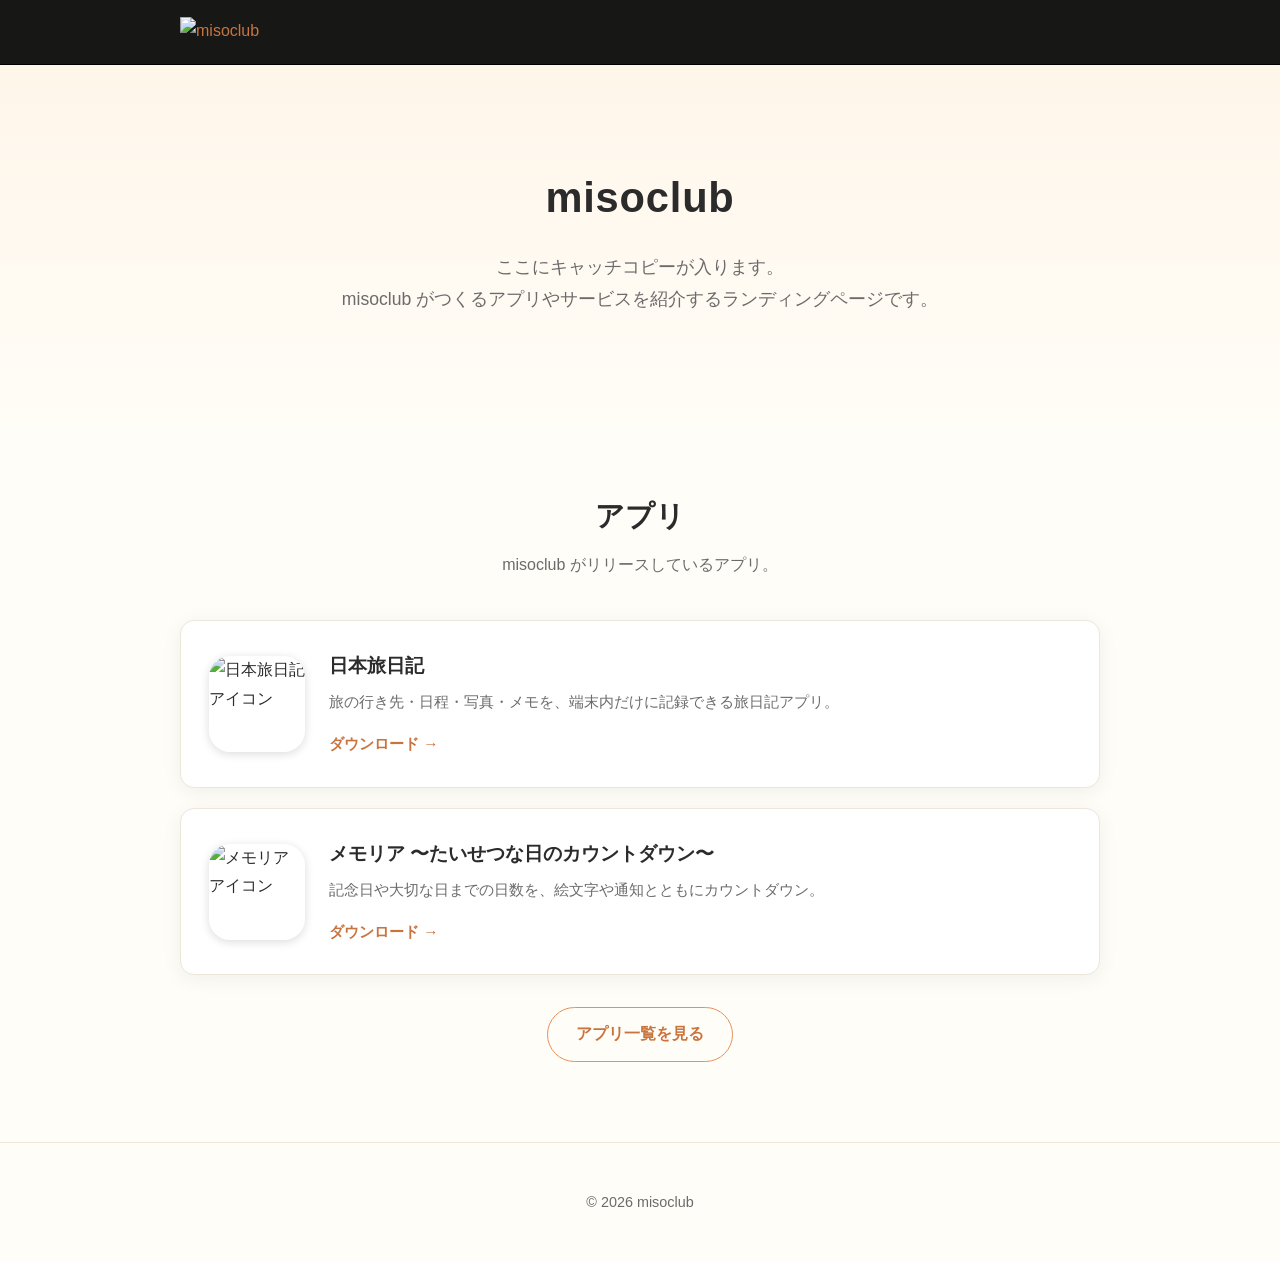
==== index.html @ 93cb0529 "修正" ====
<!DOCTYPE html>
<html lang="ja">
  <head>
    <meta charset="UTF-8" />
    <meta name="viewport" content="width=device-width, initial-scale=1.0, viewport-fit=cover" />
    <!-- favicon / アイコン -->
    <link rel="icon" href="./assets/favicon.ico" sizes="any" />
    <link rel="icon" type="image/png" href="./assets/favicon-32.png" sizes="32x32" />
    <link rel="apple-touch-icon" href="./assets/apple-touch-icon.png" />
    <link rel="manifest" href="./site.webmanifest" />
    <meta name="theme-color" content="#171716" />
    <!-- OGP -->
    <meta property="og:type" content="website" />
    <meta property="og:site_name" content="misoclub" />
    <meta property="og:image" content="./assets/og-image.png" />
    <meta name="twitter:card" content="summary_large_image" />
    <title>misoclub</title>
    <meta name="description" content="misoclub は〇〇なアプリをつくるチームです。" />
    <link rel="stylesheet" href="./css/style.css" />
  </head>
  <body>
    <!-- ヘッダー -->
    <header class="site-header">
      <div class="container">
        <a href="./index.html" class="brand"
          ><img src="./assets/logo.png" alt="misoclub" class="brand-logo"
        /></a>
      </div>
    </header>

    <!-- ヒーロー -->
    <section class="hero">
      <div class="container">
        <h1>misoclub</h1>
        <p>
          ここにキャッチコピーが入ります。<br />
          misoclub がつくるアプリやサービスを紹介するランディングページです。
        </p>
      </div>
    </section>

    <!-- アプリ（各カードから個別のDLページへ） -->
    <section id="apps">
      <div class="container">
        <h2 class="section-title">アプリ</h2>
        <p class="section-lead">misoclub がリリースしているアプリ。</p>

        <div class="app-list">
          <a class="app-card app-card-link" href="./apps/nihon-tabinikki/index.html">
            <img
              class="app-icon"
              src="./apps/nihon-tabinikki/icon.png"
              alt="日本旅日記 アイコン"
              width="96"
              height="96"
            />
            <div class="app-info">
              <h3>日本旅日記</h3>
              <p>旅の行き先・日程・写真・メモを、端末内だけに記録できる旅日記アプリ。</p>
              <span class="app-cta">ダウンロード →</span>
            </div>
          </a>

          <a class="app-card app-card-link" href="./apps/memoria/index.html">
            <img
              class="app-icon"
              src="./apps/memoria/icon.png"
              alt="メモリア アイコン"
              width="96"
              height="96"
            />
            <div class="app-info">
              <h3>メモリア 〜たいせつな日のカウントダウン〜</h3>
              <p>記念日や大切な日までの日数を、絵文字や通知とともにカウントダウン。</p>
              <span class="app-cta">ダウンロード →</span>
            </div>
          </a>
        </div>

        <p style="text-align: center; margin-top: 32px">
          <a href="./apps/index.html" class="btn btn-outline">アプリ一覧を見る</a>
        </p>
      </div>
    </section>

    <!-- フッター -->
    <footer class="site-footer">
      <div class="container">
        <p>&copy; <span id="year"></span> misoclub</p>
      </div>
    </footer>

    <script>
      // フッターの年号を自動更新
      document.getElementById("year").textContent = new Date().getFullYear();
    </script>
  </body>
</html>
---- css/style.css ----
/* ===========================================================
   misoclub - 共通スタイル
   素のCSSのみ。フレームワーク不要。
   カラーやフォントは :root の変数を変えるだけで全体に反映されます。
   =========================================================== */

:root {
  --color-bg: #fffdf7;
  --color-fg: #2b2b2b;
  --color-muted: #6b6b6b;
  --color-accent: #e8915b;      /* みそ色っぽいアクセント。好みで変更可 */
  --color-accent-dark: #c9743f;
  --color-border: #ece7da;
  --color-card: #ffffff;
  --color-dark: #171716;        /* ロゴの背景色に合わせたダーク */

  --max-width: 960px;
  --radius: 14px;
  --shadow: 0 4px 20px rgba(0, 0, 0, 0.06);

  --font-base: -apple-system, BlinkMacSystemFont, "Hiragino Sans",
    "Hiragino Kaku Gothic ProN", "Noto Sans JP", "Yu Gothic", Meiryo,
    sans-serif;
}

* {
  box-sizing: border-box;
}

html {
  scroll-behavior: smooth;
  /* 横スクロール（はみ出し）を防ぐ。スマホで重要 */
  overflow-x: hidden;
  /* 端末の自動文字サイズ拡大を無効化（iOS の横向き等で崩れない） */
  -webkit-text-size-adjust: 100%;
  text-size-adjust: 100%;
}

body {
  margin: 0;
  font-family: var(--font-base);
  color: var(--color-fg);
  background: var(--color-bg);
  line-height: 1.8;
  overflow-x: hidden;
  -webkit-font-smoothing: antialiased;
  /* タップ時の青いハイライトを抑える */
  -webkit-tap-highlight-color: transparent;
}

/* タップ領域を最低 44px 確保（Apple HIG 推奨） */
a,
button {
  touch-action: manipulation;
}

a {
  color: var(--color-accent-dark);
  text-decoration: none;
}
a:hover {
  text-decoration: underline;
}

img {
  max-width: 100%;
  height: auto;
}

/* ---------- レイアウト ---------- */
.container {
  width: 100%;
  max-width: var(--max-width);
  margin: 0 auto;
  /* セーフエリア（ノッチ・丸角）を避けつつ左右余白を確保 */
  padding-left: max(20px, env(safe-area-inset-left));
  padding-right: max(20px, env(safe-area-inset-right));
}

section {
  padding: 64px 0;
}

/* ---------- ヘッダー ---------- */
.site-header {
  position: sticky;
  top: 0;
  z-index: 10;
  background: var(--color-dark);
  border-bottom: 1px solid #000;
}
.site-header .container {
  display: flex;
  align-items: center;
  justify-content: space-between;
  height: 64px;
}
.brand {
  display: inline-flex;
  align-items: center;
}
.brand:hover {
  text-decoration: none;
}
.brand-logo {
  height: 30px;
  display: block;
}
.nav a {
  margin-left: 24px;
  color: #f3f0e9;
  font-size: 0.95rem;
}
.nav a:hover {
  color: var(--color-accent);
  text-decoration: none;
}

/* ---------- ヒーロー ---------- */
.hero {
  text-align: center;
  padding: 96px 0 80px;
  background: linear-gradient(180deg, #fff6ea 0%, var(--color-bg) 100%);
}
.hero h1 {
  font-size: 2.6rem;
  margin: 0 0 16px;
  letter-spacing: 0.02em;
}
.hero p {
  font-size: 1.1rem;
  color: var(--color-muted);
  max-width: 620px;
  margin: 0 auto 32px;
}

/* ---------- ボタン ---------- */
.btn {
  display: inline-block;
  padding: 12px 28px;
  border-radius: 999px;
  background: var(--color-accent);
  color: #fff;
  font-weight: 600;
  transition: background 0.2s ease;
}
.btn:hover {
  background: var(--color-accent-dark);
  text-decoration: none;
}
.btn-outline {
  background: transparent;
  color: var(--color-accent-dark);
  border: 1.5px solid var(--color-accent);
}
.btn-outline:hover {
  background: var(--color-accent);
  color: #fff;
}

/* ---------- 見出し ---------- */
.section-title {
  text-align: center;
  font-size: 1.8rem;
  margin: 0 0 8px;
}
.section-lead {
  text-align: center;
  color: var(--color-muted);
  margin: 0 0 40px;
}

/* ---------- アプリカード（共通の見た目） ---------- */
.app-card {
  background: var(--color-card);
  border: 1px solid var(--color-border);
  border-radius: var(--radius);
  padding: 28px;
  box-shadow: var(--shadow);
}
.app-card h3 {
  margin: 0 0 8px;
  font-size: 1.2rem;
}
.app-card p {
  color: var(--color-muted);
  font-size: 0.95rem;
  margin: 0 0 16px;
}

/* トップページの紹介グリッド（シンプル版・ホバーで浮く） */
.app-grid {
  display: grid;
  grid-template-columns: repeat(auto-fit, minmax(240px, 1fr));
  gap: 24px;
}
.app-grid .app-card {
  transition: transform 0.2s ease;
}
.app-grid .app-card:hover {
  transform: translateY(-4px);
}

/* アプリ一覧ページのリッチカード（アイコン＋情報＋ストアバッジ） */
.app-list {
  display: flex;
  flex-direction: column;
  gap: 20px;
  max-width: var(--max-width); /* サイト共通の最大幅に統一 */
  margin: 0 auto;
}
.app-list .app-card {
  display: flex;
  align-items: center;
  gap: 24px;
}
.app-icon {
  width: 96px;
  height: 96px;
  flex-shrink: 0;
  border-radius: 22%; /* iOS 風の角丸 */
  box-shadow: 0 2px 10px rgba(0, 0, 0, 0.14);
}
.app-info {
  flex: 1;
  min-width: 0;
}
.app-info h3 {
  margin: 0 0 6px;
}
.app-info p {
  margin: 0 0 14px;
  font-size: 0.92rem;
}
/* カード内のストアバッジは左寄せ・やや小さめ */
.app-card .store-badges {
  justify-content: flex-start;
  gap: 12px;
}
.app-card .store-badges img {
  height: 42px;
}

/* カード全体をリンクにしたタイプ（トップページ用・DLページへ遷移） */
.app-card-link {
  text-decoration: none;
  color: inherit;
  transition: transform 0.2s ease, box-shadow 0.2s ease;
}
.app-card-link:hover {
  transform: translateY(-4px);
  box-shadow: 0 12px 28px rgba(0, 0, 0, 0.1);
  text-decoration: none;
}
.app-cta {
  display: inline-block;
  color: var(--color-accent-dark);
  font-weight: 600;
  font-size: 0.95rem;
}

/* ---------- 本文ページ（プライバシー等） ---------- */
.page {
  max-width: var(--max-width); /* サイト共通の最大幅に統一 */
  margin: 0 auto;
  padding: 56px 20px 80px;
}
.page h1 {
  font-size: 2rem;
  margin: 0 0 8px;
}
.page .updated {
  color: var(--color-muted);
  font-size: 0.9rem;
  margin: 0 0 40px;
}
.page h2 {
  font-size: 1.3rem;
  margin: 40px 0 12px;
  padding-bottom: 8px;
  border-bottom: 2px solid var(--color-border);
}
.page p,
.page li {
  color: #3a3a3a;
}
.page ul {
  padding-left: 1.4em;
}

/* ---------- フッター ---------- */
.site-footer {
  border-top: 1px solid var(--color-border);
  padding: 32px 0;
  text-align: center;
  color: var(--color-muted);
  font-size: 0.9rem;
}
.site-footer a {
  margin: 0 10px;
  color: var(--color-muted);
}

/* ---------- ストアバッジ（App Store / Google Play 公式バッジ） ---------- */
.store-badges {
  display: flex;
  gap: 16px;
  justify-content: center;
  align-items: center;
  flex-wrap: nowrap; /* 常に横並び（折り返さない） */
}
.store-badges a {
  display: block;
  line-height: 0;
  flex-shrink: 0;
}
/* 高さをそろえる。アスペクト比が違うため幅は自動 */
.store-badges img {
  height: 52px;
  width: auto;
  display: block;
}

/* ---------- ダウンロードページ（アプリからのシェア用） ---------- */
.dl-page {
  min-height: 100vh;
  min-height: 100svh; /* モバイルのアドレスバー増減で崩れないように */
  display: flex;
  flex-direction: column;
  align-items: center;
  justify-content: center;
  text-align: center;
  padding: calc(48px + env(safe-area-inset-top)) max(20px, env(safe-area-inset-right))
    calc(48px + env(safe-area-inset-bottom)) max(20px, env(safe-area-inset-left));
  background: linear-gradient(180deg, #fff6ea 0%, var(--color-bg) 100%);
}
/* アプリのスプラッシュ画像（縦長）。端末画面のように角丸＋影で表示 */
.dl-splash {
  width: auto;
  max-width: 260px;
  max-height: 46vh;
  border-radius: 22px;
  box-shadow: 0 10px 30px rgba(0, 0, 0, 0.16);
  margin-bottom: 32px;
}
.dl-page h1 {
  font-size: 1.9rem;
  margin: 0 0 8px;
}
.dl-page .dl-desc {
  color: var(--color-muted);
  margin: 0 0 36px;
}
.dl-page .store-badges {
  margin-bottom: 40px;
}
.dl-others {
  font-size: 0.95rem;
}

/* ===========================================================
   レスポンシブ（スマホ最適化）
   このサイトはスマホ閲覧を主用途として最適化しています。
   =========================================================== */
@media (max-width: 600px) {
  /* セクション余白を詰める */
  section {
    padding: 44px 0;
  }

  /* ヘッダー：ロゴとナビを詰めて 1 行に収める */
  .brand-logo {
    height: 26px;
  }
  .nav a {
    margin-left: 14px;
    font-size: 0.82rem;
  }

  /* ヒーロー */
  .hero {
    padding: 64px 0 56px;
  }
  .hero h1 {
    font-size: 1.9rem;
  }
  .hero p {
    font-size: 1rem;
  }

  /* 見出し */
  .section-title {
    font-size: 1.5rem;
  }

  /* トップの紹介グリッド：1 カラムで縦積み */
  .app-grid {
    grid-template-columns: 1fr;
    gap: 16px;
  }
  .app-card {
    padding: 22px;
  }

  /* リッチカード：アイコンはやや小さめ（横並びは維持） */
  .app-icon {
    width: 84px;
    height: 84px;
  }

  /* ボタンはタップしやすいよう大きめ＆幅広に */
  .btn {
    padding: 14px 28px;
  }

  /* 本文ページ（プライバシー等）の余白調整 */
  .page {
    padding: 40px 20px 64px;
  }
  .page h1 {
    font-size: 1.6rem;
  }
  .page h2 {
    font-size: 1.15rem;
  }

  /* ストアバッジ：スマホでも横並び。両ストアとも同じ高さ。
     はみ出さないよう高さを控えめに（端末幅で折り返しも許可） */
  .store-badges {
    gap: 12px;
  }
  .store-badges img {
    height: 42px;
  }
  .app-card .store-badges img {
    height: 38px;
  }

  /* ダウンロードページ */
  .dl-page h1 {
    font-size: 1.6rem;
  }
  .dl-splash {
    max-width: 220px;
    max-height: 42vh;
    margin-bottom: 28px;
  }
}

/* 狭い画面：リッチカードはアイコンを上にした縦並びに切り替え
   （それより広い画面ではアイコンと情報は横並びを維持） */
@media (max-width: 480px) {
  .app-list .app-card {
    flex-direction: column;
    align-items: center;
    text-align: center;
    gap: 14px;
  }
  /* flex 縦並びで子が内容幅にならないよう全幅にする */
  .app-info {
    width: 100%;
  }
  .app-card .store-badges {
    justify-content: center;
  }
}

/* さらに小さい端末（iPhone SE 等） */
@media (max-width: 360px) {
  .hero h1 {
    font-size: 1.7rem;
  }
  .nav a {
    margin-left: 9px;
    font-size: 0.74rem;
  }
  .brand-logo {
    height: 22px;
  }
  .store-badges img {
    height: 38px;
  }
  .app-card .store-badges img {
    height: 34px;
  }
}
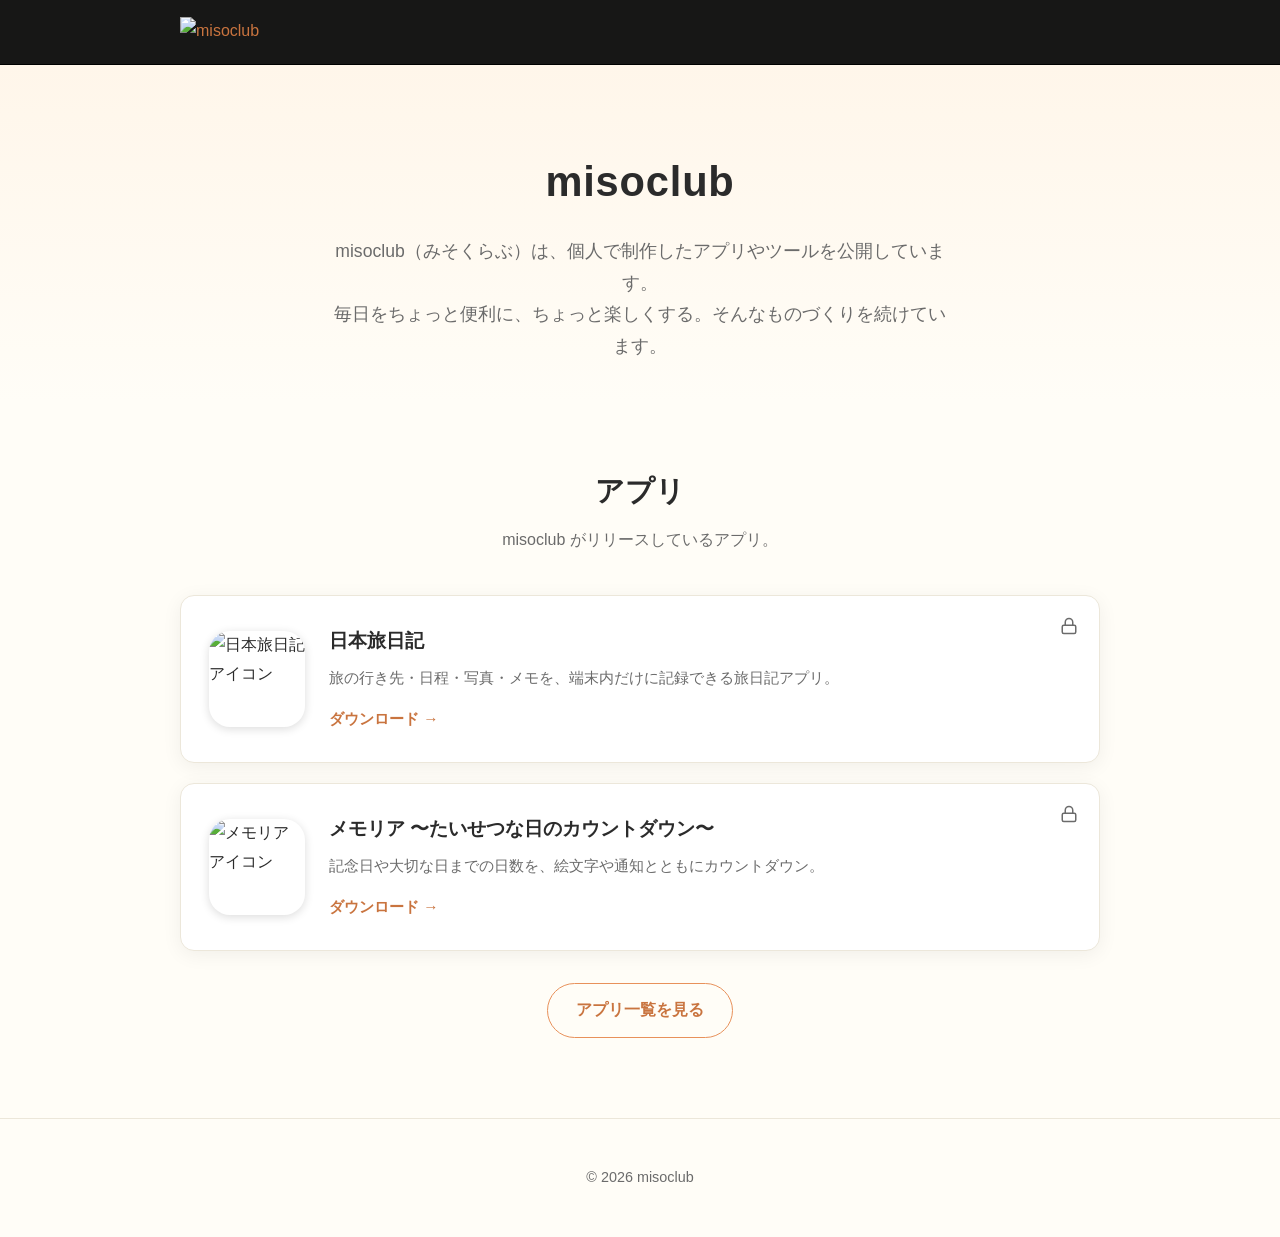
==== commit e063a4a1: "修正" ====
--- a/index.html
+++ b/index.html
@@ -15,7 +15,7 @@
     <meta property="og:image" content="./assets/og-image.png" />
     <meta name="twitter:card" content="summary_large_image" />
     <title>misoclub</title>
-    <meta name="description" content="misoclub は〇〇なアプリをつくるチームです。" />
+    <meta name="description" content="misoclub（みそくらぶ）は、個人で制作したアプリやツールを公開しています。" />
     <link rel="stylesheet" href="./css/style.css" />
   </head>
   <body>
@@ -33,8 +33,8 @@
       <div class="container">
         <h1>misoclub</h1>
         <p>
-          ここにキャッチコピーが入ります。<br />
-          misoclub がつくるアプリやサービスを紹介するランディングページです。
+          misoclub（みそくらぶ）は、個人で制作したアプリやツールを公開しています。<br />
+          毎日をちょっと便利に、ちょっと楽しくする。そんなものづくりを続けています。
         </p>
       </div>
     </section>
@@ -46,35 +46,69 @@
         <p class="section-lead">misoclub がリリースしているアプリ。</p>
 
         <div class="app-list">
-          <a class="app-card app-card-link" href="./apps/nihon-tabinikki/index.html">
-            <img
-              class="app-icon"
-              src="./apps/nihon-tabinikki/icon.png"
-              alt="日本旅日記 アイコン"
-              width="96"
-              height="96"
-            />
-            <div class="app-info">
-              <h3>日本旅日記</h3>
-              <p>旅の行き先・日程・写真・メモを、端末内だけに記録できる旅日記アプリ。</p>
-              <span class="app-cta">ダウンロード →</span>
-            </div>
-          </a>
+          <!--
+            ・カード本体（app-card-link）→ 各アプリの個別DLページ
+            ・右上のアイコン（app-privacy）→ プライバシーポリシー（リンク取得用）
+          -->
+          <div class="app-card app-card--link">
+            <a class="app-card-link" href="./apps/nihon-tabinikki/index.html">
+              <img
+                class="app-icon"
+                src="./apps/nihon-tabinikki/icon.png"
+                alt="日本旅日記 アイコン"
+                width="96"
+                height="96"
+              />
+              <div class="app-info">
+                <h3>日本旅日記</h3>
+                <p>旅の行き先・日程・写真・メモを、端末内だけに記録できる旅日記アプリ。</p>
+                <span class="app-cta">ダウンロード →</span>
+              </div>
+            </a>
+            <a
+              class="app-privacy"
+              href="./apps/nihon-tabinikki/privacy.html"
+              target="_blank"
+              rel="noopener"
+              title="プライバシーポリシー"
+              aria-label="日本旅日記 のプライバシーポリシー"
+            >
+              <svg viewBox="0 0 24 24" width="18" height="18" fill="none" stroke="currentColor" stroke-width="2" stroke-linecap="round" stroke-linejoin="round" aria-hidden="true">
+                <rect x="3" y="11" width="18" height="11" rx="2" />
+                <path d="M7 11V7a5 5 0 0 1 10 0v4" />
+              </svg>
+            </a>
+          </div>
 
-          <a class="app-card app-card-link" href="./apps/memoria/index.html">
-            <img
-              class="app-icon"
-              src="./apps/memoria/icon.png"
-              alt="メモリア アイコン"
-              width="96"
-              height="96"
-            />
-            <div class="app-info">
-              <h3>メモリア 〜たいせつな日のカウントダウン〜</h3>
-              <p>記念日や大切な日までの日数を、絵文字や通知とともにカウントダウン。</p>
-              <span class="app-cta">ダウンロード →</span>
-            </div>
-          </a>
+          <div class="app-card app-card--link">
+            <a class="app-card-link" href="./apps/memoria/index.html">
+              <img
+                class="app-icon"
+                src="./apps/memoria/icon.png"
+                alt="メモリア アイコン"
+                width="96"
+                height="96"
+              />
+              <div class="app-info">
+                <h3>メモリア 〜たいせつな日のカウントダウン〜</h3>
+                <p>記念日や大切な日までの日数を、絵文字や通知とともにカウントダウン。</p>
+                <span class="app-cta">ダウンロード →</span>
+              </div>
+            </a>
+            <a
+              class="app-privacy"
+              href="./apps/memoria/privacy.html"
+              target="_blank"
+              rel="noopener"
+              title="プライバシーポリシー"
+              aria-label="メモリア のプライバシーポリシー"
+            >
+              <svg viewBox="0 0 24 24" width="18" height="18" fill="none" stroke="currentColor" stroke-width="2" stroke-linecap="round" stroke-linejoin="round" aria-hidden="true">
+                <rect x="3" y="11" width="18" height="11" rx="2" />
+                <path d="M7 11V7a5 5 0 0 1 10 0v4" />
+              </svg>
+            </a>
+          </div>
         </div>
 
         <p style="text-align: center; margin-top: 32px">
--- a/css/style.css
+++ b/css/style.css
@@ -119,7 +119,7 @@
 /* ---------- ヒーロー ---------- */
 .hero {
   text-align: center;
-  padding: 96px 0 80px;
+  padding: 80px 0 40px;
   background: linear-gradient(180deg, #fff6ea 0%, var(--color-bg) 100%);
 }
 .hero h1 {
@@ -131,7 +131,7 @@
   font-size: 1.1rem;
   color: var(--color-muted);
   max-width: 620px;
-  margin: 0 auto 32px;
+  margin: 0 auto; /* 末尾要素なので下マージンは持たせない */
 }
 
 /* ---------- ボタン ---------- */
@@ -241,15 +241,28 @@
   height: 42px;
 }
 
-/* カード全体をリンクにしたタイプ（トップページ用・DLページへ遷移） */
+/* リンク付きカード（トップページ用）
+   ・カード本体（.app-card-link）= 個別DLページへの主リンク
+   ・右上の .app-privacy = プライバシーポリシーへのアイコンリンク */
+.app-card--link {
+  position: relative;
+  transition: transform 0.2s ease, box-shadow 0.2s ease;
+}
+.app-card--link:hover {
+  transform: translateY(-4px);
+  box-shadow: 0 12px 28px rgba(0, 0, 0, 0.1);
+}
 .app-card-link {
+  display: flex;
+  align-items: center;
+  gap: 24px;
+  flex: 1;
+  min-width: 0;
+  padding-right: 22px; /* 右上のプライバシーアイコンと文字が重ならないように */
   text-decoration: none;
   color: inherit;
-  transition: transform 0.2s ease, box-shadow 0.2s ease;
 }
 .app-card-link:hover {
-  transform: translateY(-4px);
-  box-shadow: 0 12px 28px rgba(0, 0, 0, 0.1);
   text-decoration: none;
 }
 .app-cta {
@@ -257,6 +270,23 @@
   color: var(--color-accent-dark);
   font-weight: 600;
   font-size: 0.95rem;
+}
+/* プライバシーポリシーのアイコンリンク（リンク取得用・文字なし） */
+.app-privacy {
+  position: absolute;
+  top: 14px;
+  right: 14px;
+  display: inline-flex;
+  align-items: center;
+  justify-content: center;
+  width: 32px;
+  height: 32px;
+  border-radius: 50%;
+  color: var(--color-muted);
+}
+.app-privacy:hover {
+  color: var(--color-accent-dark);
+  background: var(--color-border);
 }
 
 /* ---------- 本文ページ（プライバシー等） ---------- */
@@ -379,7 +409,7 @@
 
   /* ヒーロー */
   .hero {
-    padding: 64px 0 56px;
+    padding: 44px 0 24px;
   }
   .hero h1 {
     font-size: 1.9rem;
@@ -450,12 +480,17 @@
 /* 狭い画面：リッチカードはアイコンを上にした縦並びに切り替え
    （それより広い画面ではアイコンと情報は横並びを維持） */
 @media (max-width: 480px) {
-  .app-list .app-card {
+  .app-list .app-card,
+  .app-card-link {
     flex-direction: column;
     align-items: center;
     text-align: center;
     gap: 14px;
   }
+  /* リンクカードは中央寄せ時にアイコン分の右パディングを解除 */
+  .app-card-link {
+    padding-right: 0;
+  }
   /* flex 縦並びで子が内容幅にならないよう全幅にする */
   .app-info {
     width: 100%;
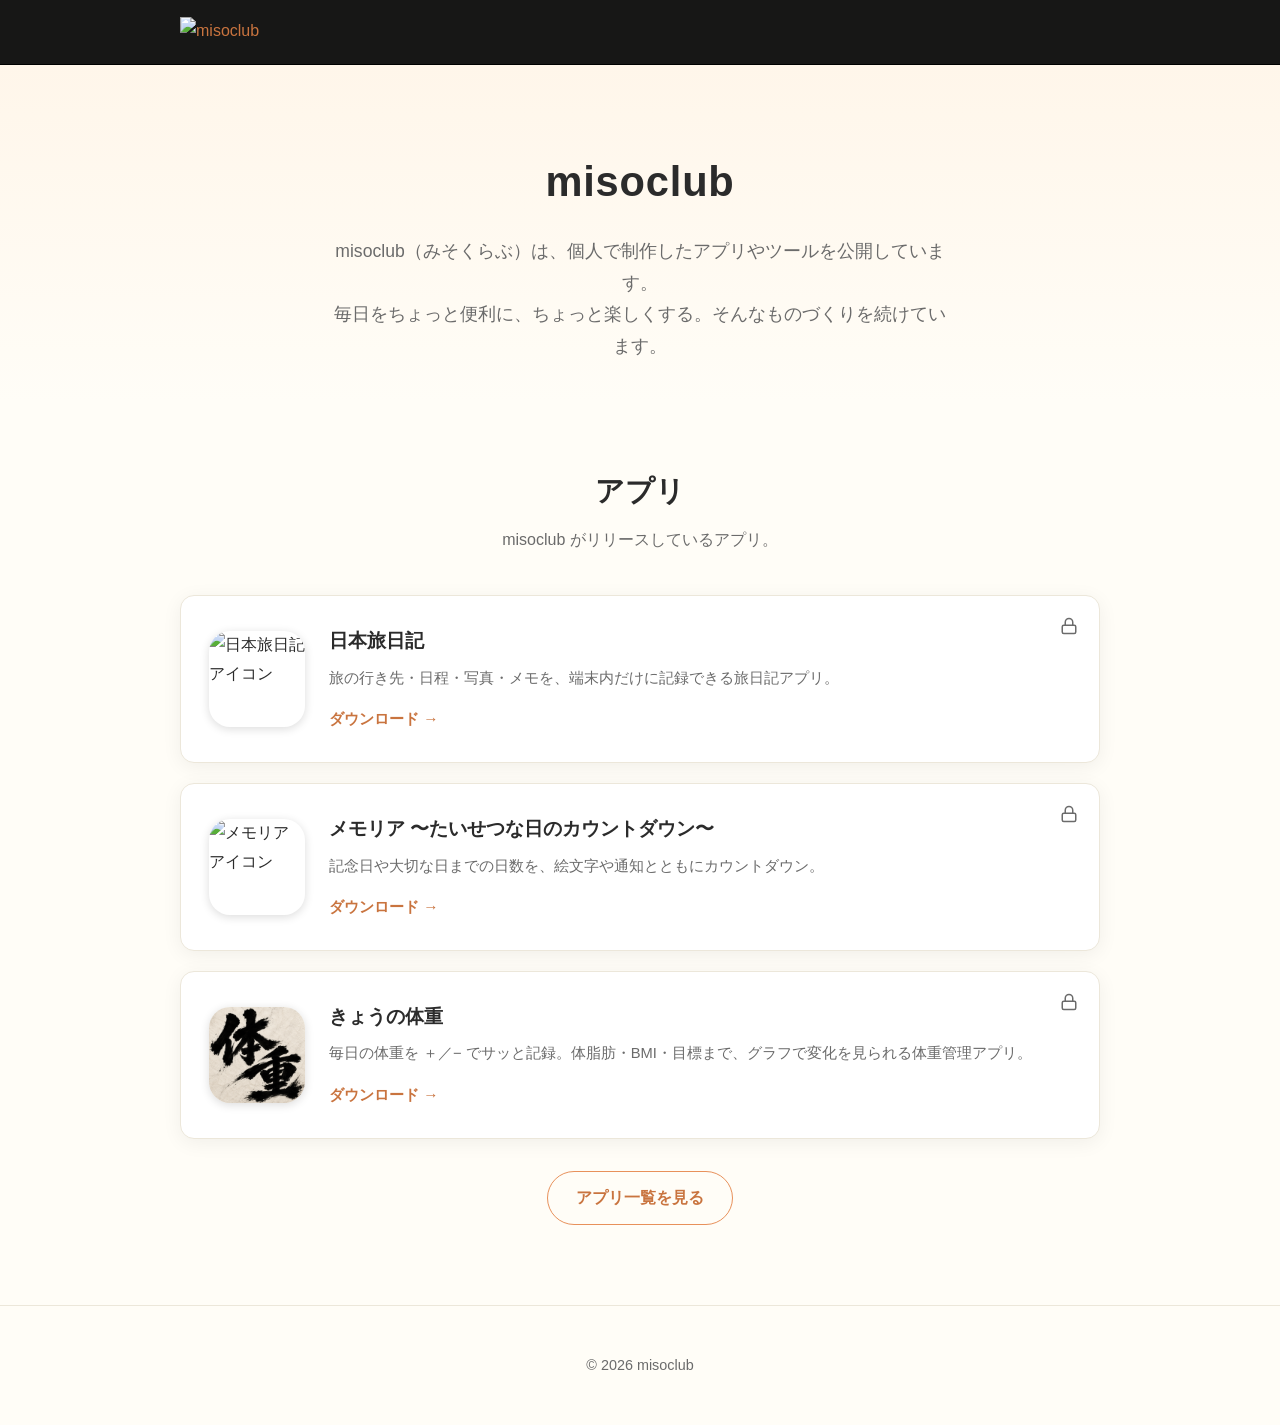
==== commit 0b985b58: "アプリ名変更" ====
--- a/index.html
+++ b/index.html
@@ -68,8 +68,6 @@
             <a
               class="app-privacy"
               href="./apps/nihon-tabinikki/privacy.html"
-              target="_blank"
-              rel="noopener"
               title="プライバシーポリシー"
               aria-label="日本旅日記 のプライバシーポリシー"
             >
@@ -98,10 +96,36 @@
             <a
               class="app-privacy"
               href="./apps/memoria/privacy.html"
-              target="_blank"
-              rel="noopener"
               title="プライバシーポリシー"
               aria-label="メモリア のプライバシーポリシー"
+            >
+              <svg viewBox="0 0 24 24" width="18" height="18" fill="none" stroke="currentColor" stroke-width="2" stroke-linecap="round" stroke-linejoin="round" aria-hidden="true">
+                <rect x="3" y="11" width="18" height="11" rx="2" />
+                <path d="M7 11V7a5 5 0 0 1 10 0v4" />
+              </svg>
+            </a>
+          </div>
+
+          <div class="app-card app-card--link">
+            <a class="app-card-link" href="./apps/taiju-log/index.html">
+              <img
+                class="app-icon"
+                src="./apps/taiju-log/icon.png"
+                alt="きょうの体重 アイコン"
+                width="96"
+                height="96"
+              />
+              <div class="app-info">
+                <h3>きょうの体重</h3>
+                <p>毎日の体重を ＋／− でサッと記録。体脂肪・BMI・目標まで、グラフで変化を見られる体重管理アプリ。</p>
+                <span class="app-cta">ダウンロード →</span>
+              </div>
+            </a>
+            <a
+              class="app-privacy"
+              href="./apps/taiju-log/privacy.html"
+              title="プライバシーポリシー"
+              aria-label="きょうの体重 のプライバシーポリシー"
             >
               <svg viewBox="0 0 24 24" width="18" height="18" fill="none" stroke="currentColor" stroke-width="2" stroke-linecap="round" stroke-linejoin="round" aria-hidden="true">
                 <rect x="3" y="11" width="18" height="11" rx="2" />
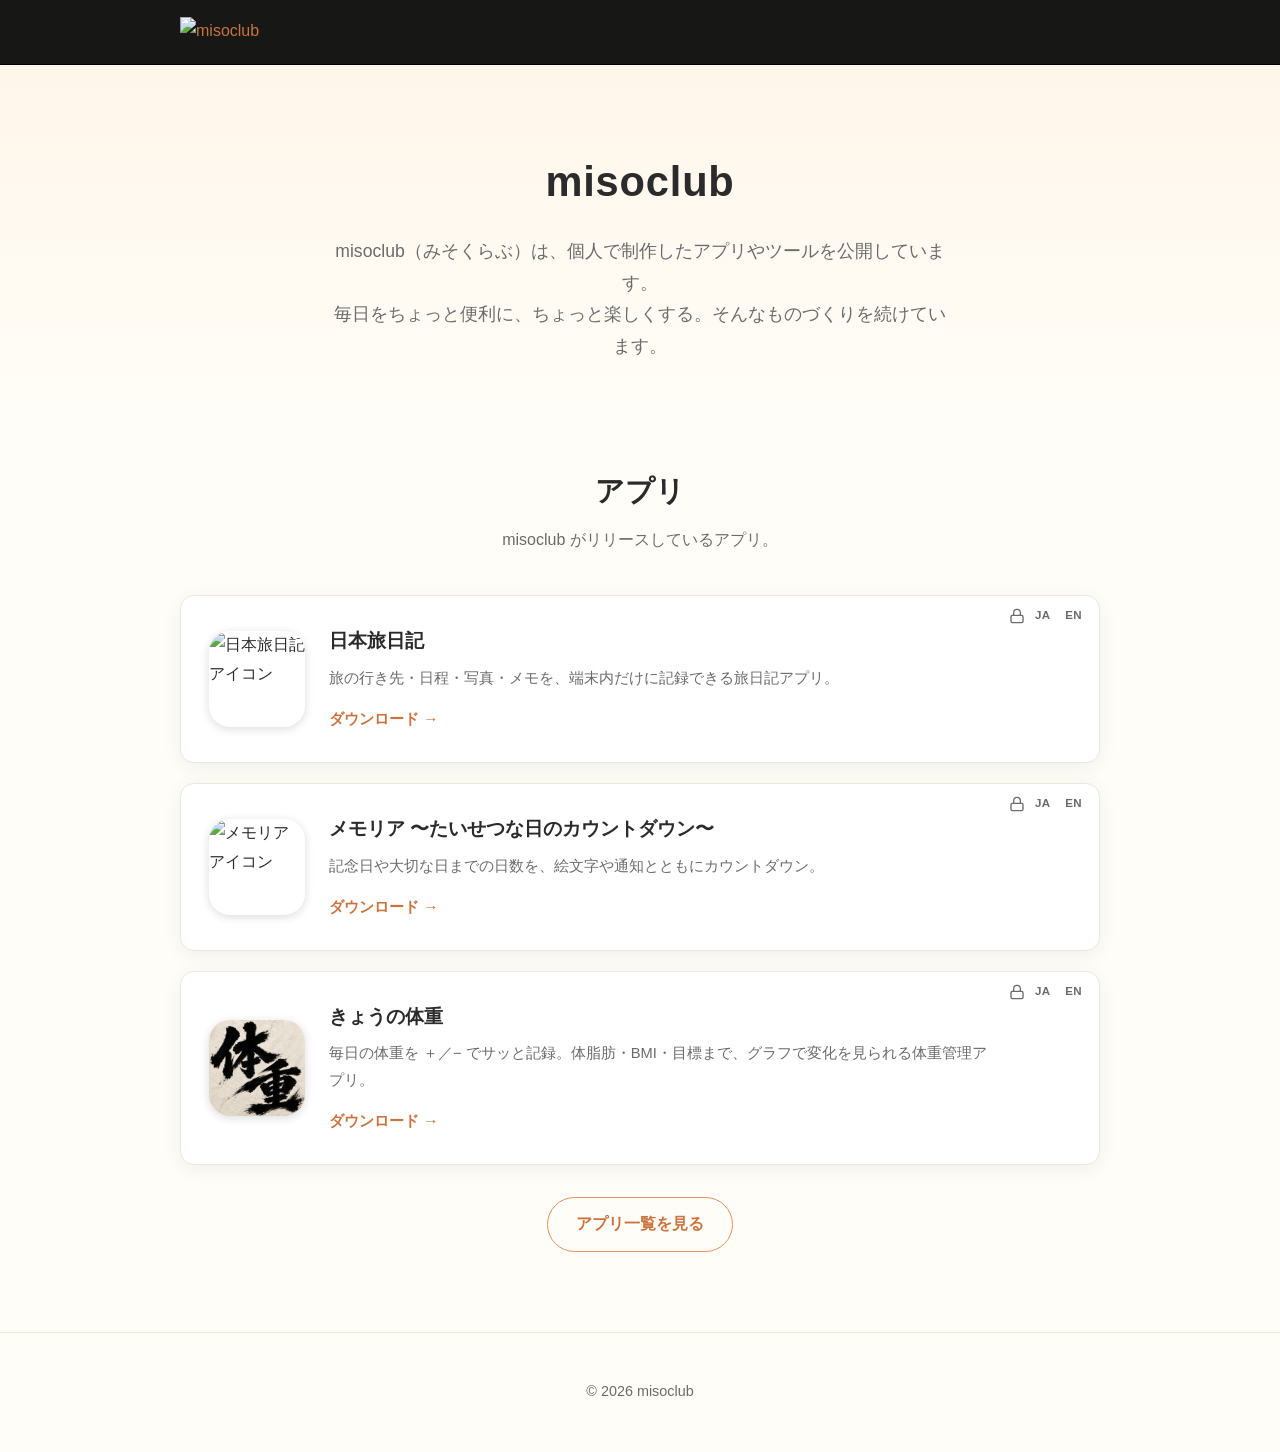
==== commit ff2ed315: "英語バージョン" ====
--- a/index.html
+++ b/index.html
@@ -22,7 +22,7 @@
     <!-- ヘッダー -->
     <header class="site-header">
       <div class="container">
-        <a href="./index.html" class="brand"
+        <a href="./" class="brand"
           ><img src="./assets/logo.png" alt="misoclub" class="brand-logo"
         /></a>
       </div>
@@ -48,10 +48,10 @@
         <div class="app-list">
           <!--
             ・カード本体（app-card-link）→ 各アプリの個別DLページ
-            ・右上のアイコン（app-privacy）→ プライバシーポリシー（リンク取得用）
+            ・右上の app-privacy → プライバシーポリシー（🔒 JA=日本語 / EN=英語。リンク取得用）
           -->
           <div class="app-card app-card--link">
-            <a class="app-card-link" href="./apps/nihon-tabinikki/index.html">
+            <a class="app-card-link" href="./apps/nihon-tabinikki/">
               <img
                 class="app-icon"
                 src="./apps/nihon-tabinikki/icon.png"
@@ -65,21 +65,18 @@
                 <span class="app-cta">ダウンロード →</span>
               </div>
             </a>
-            <a
-              class="app-privacy"
-              href="./apps/nihon-tabinikki/privacy.html"
-              title="プライバシーポリシー"
-              aria-label="日本旅日記 のプライバシーポリシー"
-            >
-              <svg viewBox="0 0 24 24" width="18" height="18" fill="none" stroke="currentColor" stroke-width="2" stroke-linecap="round" stroke-linejoin="round" aria-hidden="true">
+            <div class="app-privacy" aria-label="プライバシーポリシー">
+              <svg viewBox="0 0 24 24" width="16" height="16" fill="none" stroke="currentColor" stroke-width="2" stroke-linecap="round" stroke-linejoin="round" aria-hidden="true">
                 <rect x="3" y="11" width="18" height="11" rx="2" />
                 <path d="M7 11V7a5 5 0 0 1 10 0v4" />
               </svg>
-            </a>
+              <a href="./apps/nihon-tabinikki/privacy.html" title="プライバシーポリシー（日本語）">JA</a>
+              <a href="./apps/nihon-tabinikki/privacy-en.html" title="Privacy Policy (English)">EN</a>
+            </div>
           </div>
 
           <div class="app-card app-card--link">
-            <a class="app-card-link" href="./apps/memoria/index.html">
+            <a class="app-card-link" href="./apps/memoria/">
               <img
                 class="app-icon"
                 src="./apps/memoria/icon.png"
@@ -93,21 +90,18 @@
                 <span class="app-cta">ダウンロード →</span>
               </div>
             </a>
-            <a
-              class="app-privacy"
-              href="./apps/memoria/privacy.html"
-              title="プライバシーポリシー"
-              aria-label="メモリア のプライバシーポリシー"
-            >
-              <svg viewBox="0 0 24 24" width="18" height="18" fill="none" stroke="currentColor" stroke-width="2" stroke-linecap="round" stroke-linejoin="round" aria-hidden="true">
+            <div class="app-privacy" aria-label="プライバシーポリシー">
+              <svg viewBox="0 0 24 24" width="16" height="16" fill="none" stroke="currentColor" stroke-width="2" stroke-linecap="round" stroke-linejoin="round" aria-hidden="true">
                 <rect x="3" y="11" width="18" height="11" rx="2" />
                 <path d="M7 11V7a5 5 0 0 1 10 0v4" />
               </svg>
-            </a>
+              <a href="./apps/memoria/privacy.html" title="プライバシーポリシー（日本語）">JA</a>
+              <a href="./apps/memoria/privacy-en.html" title="Privacy Policy (English)">EN</a>
+            </div>
           </div>
 
           <div class="app-card app-card--link">
-            <a class="app-card-link" href="./apps/taiju-log/index.html">
+            <a class="app-card-link" href="./apps/taiju-log/">
               <img
                 class="app-icon"
                 src="./apps/taiju-log/icon.png"
@@ -121,22 +115,19 @@
                 <span class="app-cta">ダウンロード →</span>
               </div>
             </a>
-            <a
-              class="app-privacy"
-              href="./apps/taiju-log/privacy.html"
-              title="プライバシーポリシー"
-              aria-label="きょうの体重 のプライバシーポリシー"
-            >
-              <svg viewBox="0 0 24 24" width="18" height="18" fill="none" stroke="currentColor" stroke-width="2" stroke-linecap="round" stroke-linejoin="round" aria-hidden="true">
+            <div class="app-privacy" aria-label="プライバシーポリシー">
+              <svg viewBox="0 0 24 24" width="16" height="16" fill="none" stroke="currentColor" stroke-width="2" stroke-linecap="round" stroke-linejoin="round" aria-hidden="true">
                 <rect x="3" y="11" width="18" height="11" rx="2" />
                 <path d="M7 11V7a5 5 0 0 1 10 0v4" />
               </svg>
-            </a>
+              <a href="./apps/taiju-log/privacy.html" title="プライバシーポリシー（日本語）">JA</a>
+              <a href="./apps/taiju-log/privacy-en.html" title="Privacy Policy (English)">EN</a>
+            </div>
           </div>
         </div>
 
         <p style="text-align: center; margin-top: 32px">
-          <a href="./apps/index.html" class="btn btn-outline">アプリ一覧を見る</a>
+          <a href="./apps/" class="btn btn-outline">アプリ一覧を見る</a>
         </p>
       </div>
     </section>
--- a/css/style.css
+++ b/css/style.css
@@ -258,7 +258,7 @@
   gap: 24px;
   flex: 1;
   min-width: 0;
-  padding-right: 22px; /* 右上のプライバシーアイコンと文字が重ならないように */
+  padding-right: 80px; /* 右上のプライバシー（🔒 JA/EN）と文字が重ならないように */
   text-decoration: none;
   color: inherit;
 }
@@ -271,20 +271,30 @@
   font-weight: 600;
   font-size: 0.95rem;
 }
-/* プライバシーポリシーのアイコンリンク（リンク取得用・文字なし） */
+/* プライバシーポリシー（右上）: 🔒 + JA/EN の言語別リンク（リンク取得用） */
 .app-privacy {
   position: absolute;
-  top: 14px;
-  right: 14px;
+  top: 12px;
+  right: 12px;
   display: inline-flex;
   align-items: center;
-  justify-content: center;
-  width: 32px;
-  height: 32px;
-  border-radius: 50%;
-  color: var(--color-muted);
-}
-.app-privacy:hover {
+  gap: 5px;
+  color: var(--color-muted);
+  font-size: 0.72rem;
+  font-weight: 700;
+  letter-spacing: 0.03em;
+}
+.app-privacy svg {
+  flex-shrink: 0;
+}
+.app-privacy a {
+  color: var(--color-muted);
+  text-decoration: none;
+  padding: 2px 5px;
+  border-radius: 5px;
+  line-height: 1;
+}
+.app-privacy a:hover {
   color: var(--color-accent-dark);
   background: var(--color-border);
 }
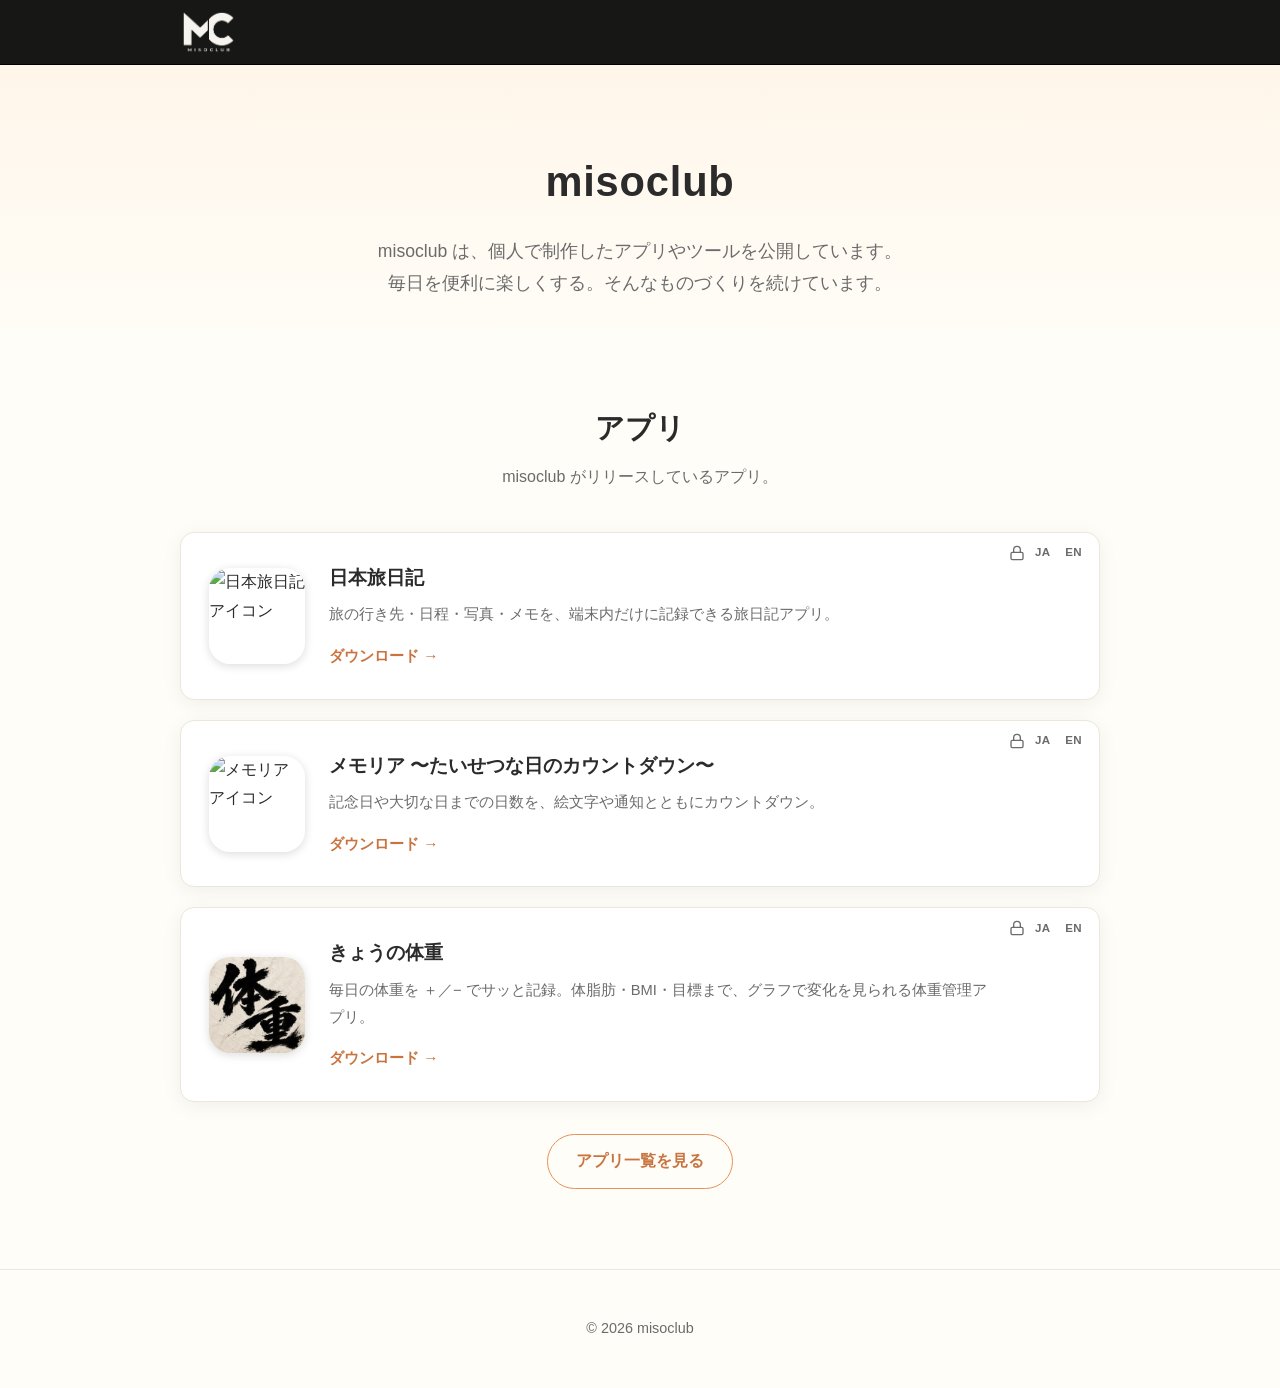
==== commit 768a6952: "分修正" ====
--- a/index.html
+++ b/index.html
@@ -33,8 +33,8 @@
       <div class="container">
         <h1>misoclub</h1>
         <p>
-          misoclub（みそくらぶ）は、個人で制作したアプリやツールを公開しています。<br />
-          毎日をちょっと便利に、ちょっと楽しくする。そんなものづくりを続けています。
+          misoclub は、個人で制作したアプリやツールを公開しています。<br />
+          毎日を便利に楽しくする。そんなものづくりを続けています。
         </p>
       </div>
     </section>
--- a/css/style.css
+++ b/css/style.css
@@ -103,7 +103,7 @@
   text-decoration: none;
 }
 .brand-logo {
-  height: 30px;
+  height: 46px;
   display: block;
 }
 .nav a {
@@ -410,7 +410,7 @@
 
   /* ヘッダー：ロゴとナビを詰めて 1 行に収める */
   .brand-logo {
-    height: 26px;
+    height: 40px;
   }
   .nav a {
     margin-left: 14px;
@@ -520,7 +520,7 @@
     font-size: 0.74rem;
   }
   .brand-logo {
-    height: 22px;
+    height: 34px;
   }
   .store-badges img {
     height: 38px;
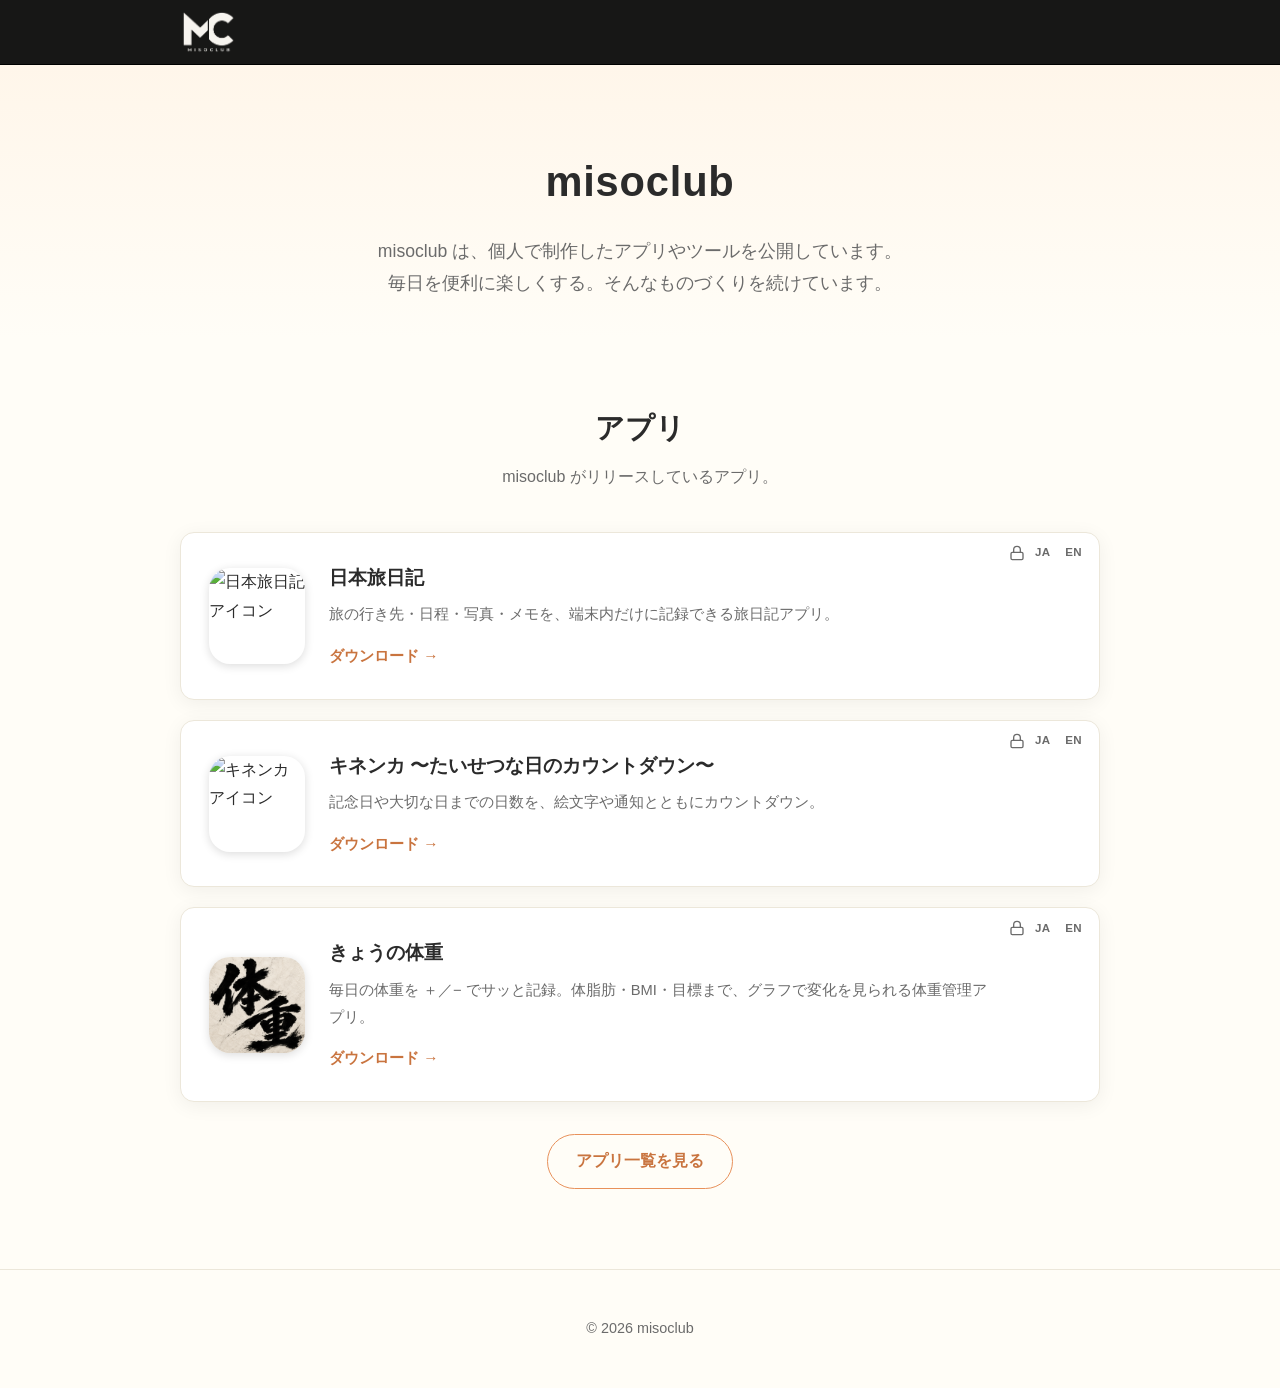
==== commit 4bc586ec: "名前変更" ====
--- a/index.html
+++ b/index.html
@@ -80,12 +80,12 @@
               <img
                 class="app-icon"
                 src="./apps/memoria/icon.png"
-                alt="メモリア アイコン"
+                alt="キネンカ アイコン"
                 width="96"
                 height="96"
               />
               <div class="app-info">
-                <h3>メモリア 〜たいせつな日のカウントダウン〜</h3>
+                <h3>キネンカ 〜たいせつな日のカウントダウン〜</h3>
                 <p>記念日や大切な日までの日数を、絵文字や通知とともにカウントダウン。</p>
                 <span class="app-cta">ダウンロード →</span>
               </div>
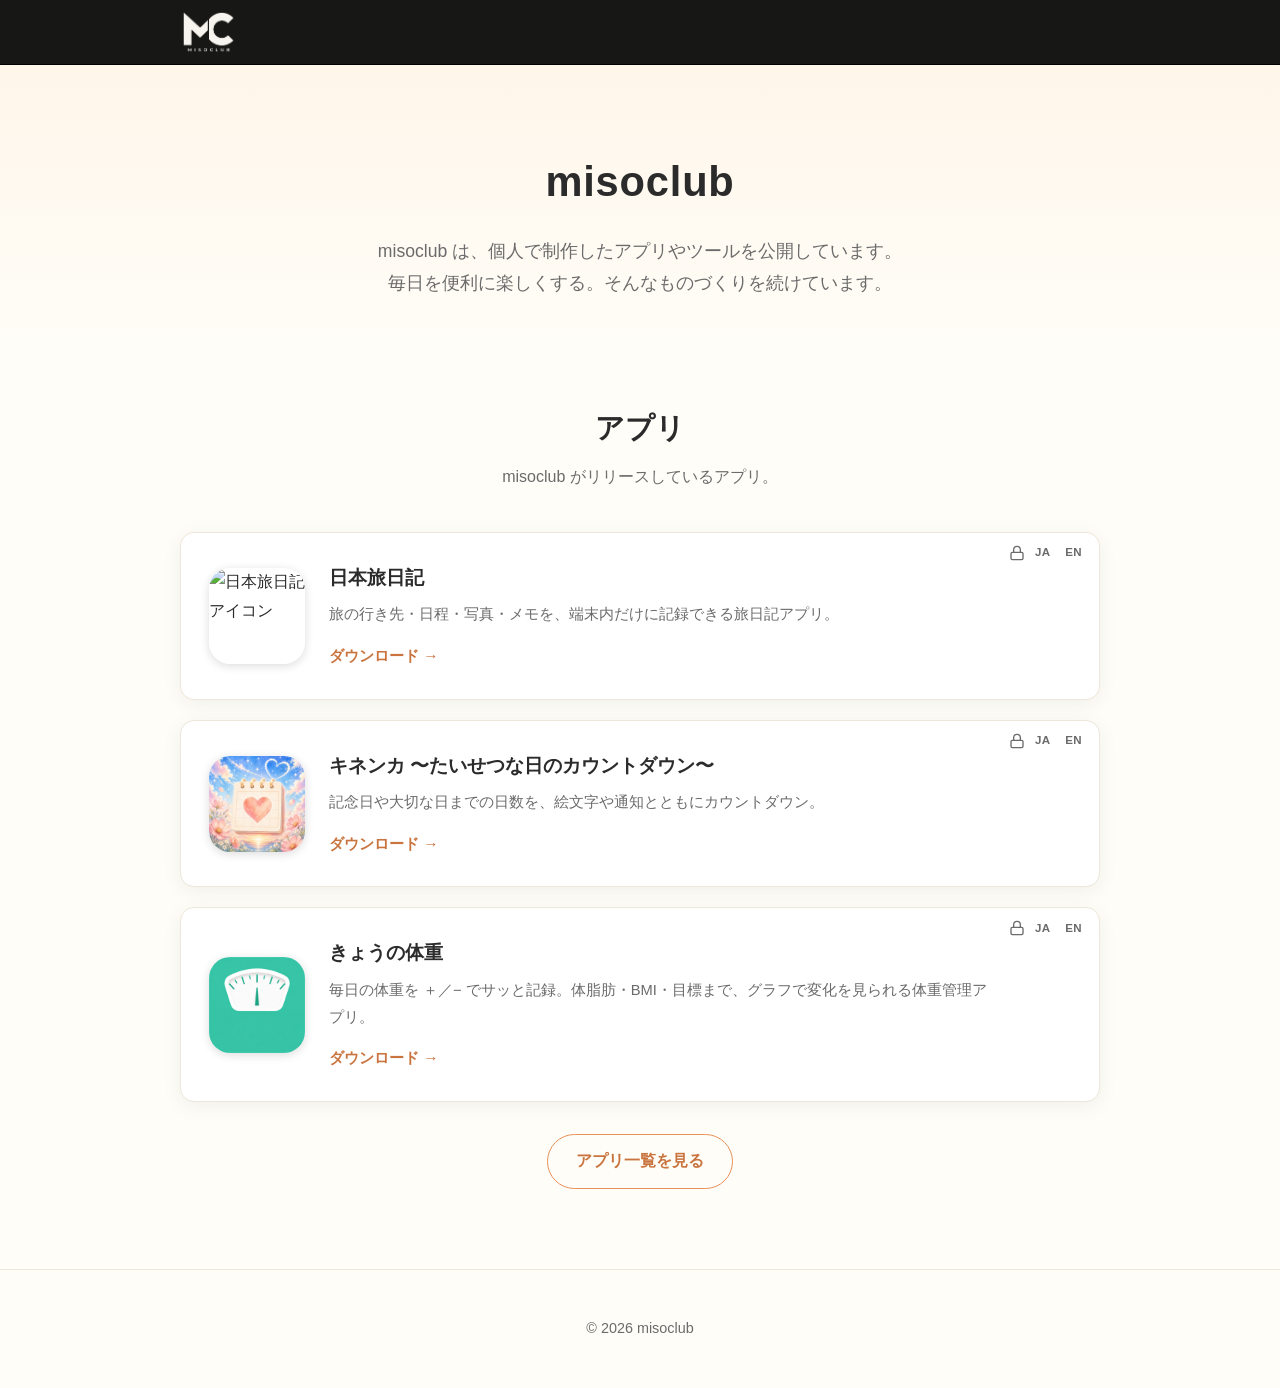
==== commit c3d3a6c9: "ディレクトリ名変えた" ====
--- a/index.html
+++ b/index.html
@@ -76,10 +76,10 @@
           </div>
 
           <div class="app-card app-card--link">
-            <a class="app-card-link" href="./apps/memoria/">
+            <a class="app-card-link" href="./apps/kinenka/">
               <img
                 class="app-icon"
-                src="./apps/memoria/icon.png"
+                src="./apps/kinenka/icon.png"
                 alt="キネンカ アイコン"
                 width="96"
                 height="96"
@@ -95,8 +95,8 @@
                 <rect x="3" y="11" width="18" height="11" rx="2" />
                 <path d="M7 11V7a5 5 0 0 1 10 0v4" />
               </svg>
-              <a href="./apps/memoria/privacy.html" title="プライバシーポリシー（日本語）">JA</a>
-              <a href="./apps/memoria/privacy-en.html" title="Privacy Policy (English)">EN</a>
+              <a href="./apps/kinenka/privacy.html" title="プライバシーポリシー（日本語）">JA</a>
+              <a href="./apps/kinenka/privacy-en.html" title="Privacy Policy (English)">EN</a>
             </div>
           </div>
 
